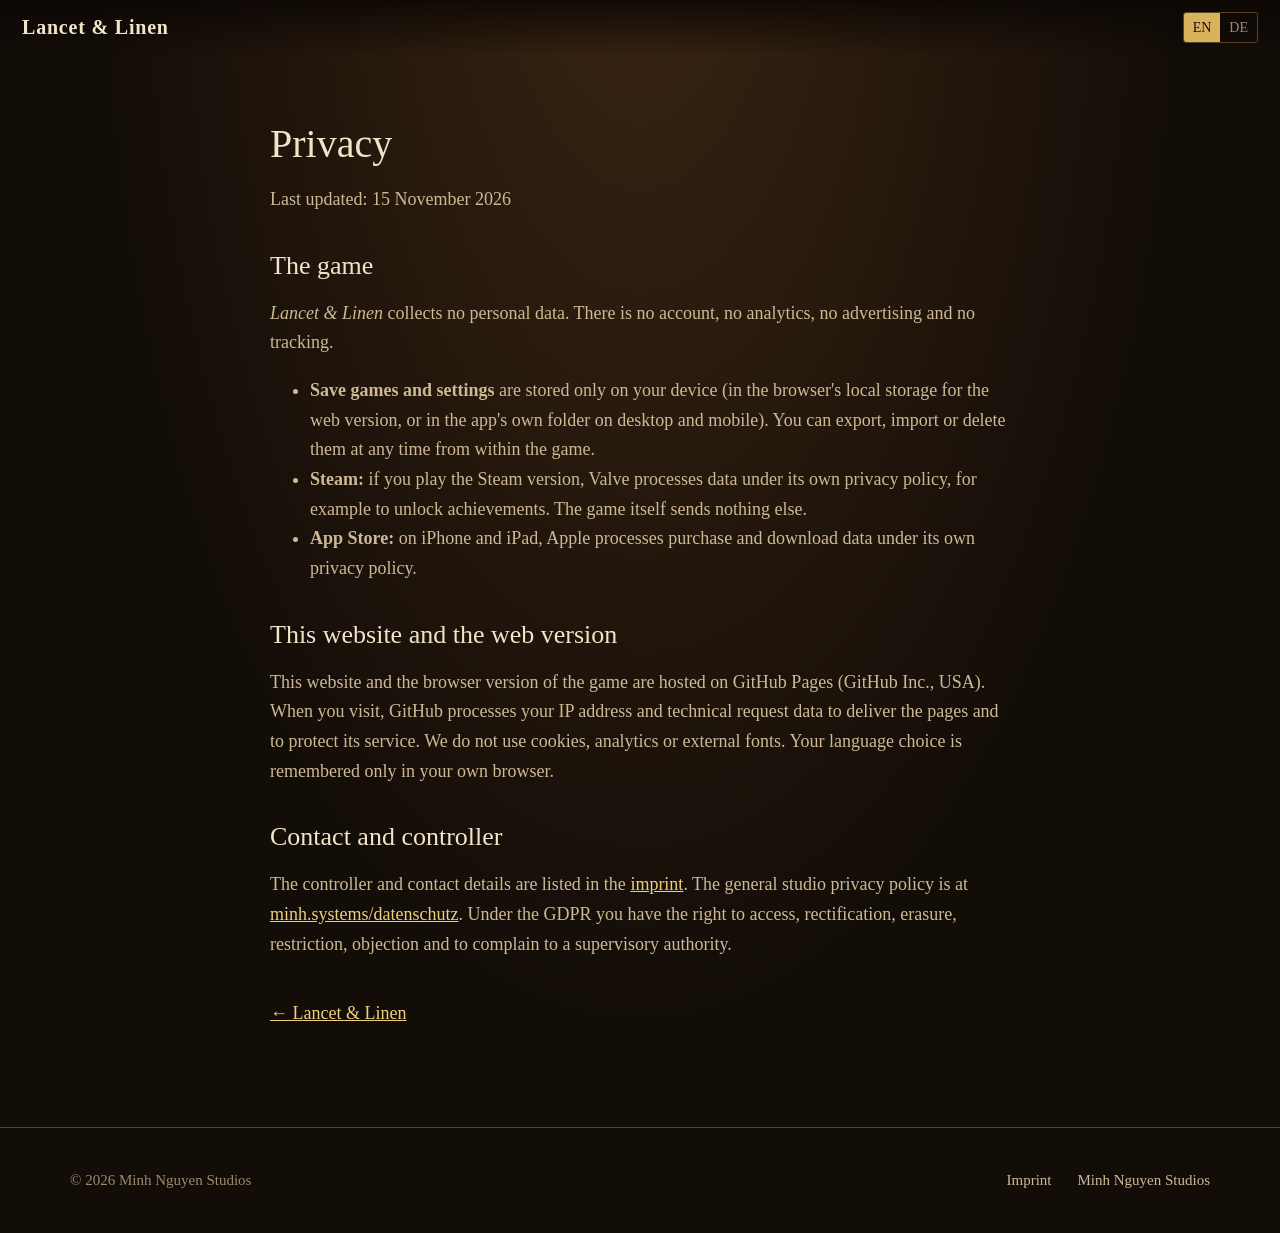
==== privacy.html @ 542e6963 "Lancet & Linen website: bilingual landing page, privacy, screenshots" ====
<!doctype html>
<html lang="en">
<head>
<meta charset="utf-8">
<meta name="viewport" content="width=device-width,initial-scale=1">
<title>Privacy — Lancet &amp; Linen</title>
<meta name="description" content="Privacy policy for the game Lancet & Linen and this website.">
<meta name="theme-color" content="#130d08">
<link rel="icon" href="favicon.png">
<link rel="stylesheet" href="style.css">
<script>(function(){var q=new URLSearchParams(location.search).get('lang');var s=null;try{s=localStorage.getItem('ll-lang')}catch(e){}var l=q||s||((navigator.language||'en').slice(0,2)==='de'?'de':'en');document.documentElement.lang=l==='de'?'de':'en';})();</script>
</head>
<body>
<nav class="nav solid" id="nav">
  <a class="brand" href="./">Lancet &amp; Linen</a>
  <div class="lang" role="group" aria-label="Language"><button type="button" data-set="en">EN</button><button type="button" data-set="de">DE</button></div>
</nav>

<main class="doc">
<div data-l="en">
  <h1>Privacy</h1>
  <p>Last updated: 15 November 2026</p>
  <h2>The game</h2>
  <p><em>Lancet &amp; Linen</em> collects no personal data. There is no account, no analytics, no advertising and no tracking.</p>
  <ul>
    <li><strong>Save games and settings</strong> are stored only on your device (in the browser's local storage for the web version, or in the app's own folder on desktop and mobile). You can export, import or delete them at any time from within the game.</li>
    <li><strong>Steam:</strong> if you play the Steam version, Valve processes data under its own privacy policy, for example to unlock achievements. The game itself sends nothing else.</li>
    <li><strong>App Store:</strong> on iPhone and iPad, Apple processes purchase and download data under its own privacy policy.</li>
  </ul>
  <h2>This website and the web version</h2>
  <p>This website and the browser version of the game are hosted on GitHub Pages (GitHub Inc., USA). When you visit, GitHub processes your IP address and technical request data to deliver the pages and to protect its service. We do not use cookies, analytics or external fonts. Your language choice is remembered only in your own browser.</p>
  <h2>Contact and controller</h2>
  <p>The controller and contact details are listed in the <a href="https://minh.systems/impressum/">imprint</a>. The general studio privacy policy is at <a href="https://minh.systems/datenschutz/">minh.systems/datenschutz</a>. Under the GDPR you have the right to access, rectification, erasure, restriction, objection and to complain to a supervisory authority.</p>
</div>

<div data-l="de">
  <h1>Datenschutz</h1>
  <p>Stand: 15. November 2026</p>
  <h2>Das Spiel</h2>
  <p><em>Lanzett &amp; Leinen</em> erhebt keine personenbezogenen Daten. Es gibt kein Konto, keine Analyse, keine Werbung und kein Tracking.</p>
  <ul>
    <li><strong>Spielstände und Einstellungen</strong> werden nur auf deinem Gerät gespeichert (im lokalen Speicher des Browsers bei der Web-Version, sonst im eigenen Ordner der App). Du kannst sie im Spiel jederzeit exportieren, importieren oder löschen.</li>
    <li><strong>Steam:</strong> Spielst du die Steam-Version, verarbeitet Valve Daten nach seiner eigenen Datenschutzerklärung, etwa für Errungenschaften. Das Spiel selbst sendet nichts weiter.</li>
    <li><strong>App Store:</strong> Auf iPhone und iPad verarbeitet Apple Kauf- und Downloaddaten nach seiner eigenen Datenschutzerklärung.</li>
  </ul>
  <h2>Diese Website und die Web-Version</h2>
  <p>Diese Website und die Browser-Version des Spiels werden über GitHub Pages (GitHub Inc., USA) bereitgestellt. Beim Aufruf verarbeitet GitHub deine IP-Adresse und technische Verbindungsdaten, um die Seiten auszuliefern und den Dienst zu schützen (Art. 6 Abs. 1 lit. f DSGVO). Wir setzen keine Cookies, keine Analysewerkzeuge und keine externen Schriften ein. Deine Sprachwahl wird nur in deinem eigenen Browser gespeichert.</p>
  <h2>Verantwortlicher und Kontakt</h2>
  <p>Verantwortlicher und Kontaktdaten stehen im <a href="https://minh.systems/impressum/">Impressum</a>. Die allgemeine Datenschutzerklärung des Studios findest du unter <a href="https://minh.systems/datenschutz/">minh.systems/datenschutz</a>. Du hast nach der DSGVO das Recht auf Auskunft, Berichtigung, Löschung, Einschränkung, Widerspruch und Beschwerde bei einer Aufsichtsbehörde.</p>
</div>
<p style="margin-top:40px"><a href="./">← Lancet &amp; Linen</a></p>
</main>

<footer>
  <div class="wrap">
    <span class="sp">© 2026 Minh Nguyen Studios</span>
    <a href="https://minh.systems/impressum/"><span data-l="en">Imprint</span><span data-l="de">Impressum</span></a>
    <a href="https://minh.systems/">Minh Nguyen Studios</a>
  </div>
</footer>
<script src="site.js"></script>
</body>
</html>
---- style.css ----
:root{
  --ink:#f1e4c8; --ink-soft:#cdb995; --ink-dim:#9c8a6c;
  --bg:#130d08; --bg2:#1d140c; --panel:#2a1d12; --line:#5a4024;
  --gold:#d9b25c; --gold-hi:#f0cf7c; --blood:#8e2b22; --sea:#a8c0c4;
  --serif:"Iowan Old Style","Palatino Linotype",Palatino,"Book Antiqua",Georgia,serif;
  --display:"Iowan Old Style",Palatino,"Palatino Linotype",Georgia,serif;
}
*{box-sizing:border-box}
html{scroll-behavior:smooth}
body{margin:0;background:var(--bg);color:var(--ink);font:18px/1.65 var(--serif);
  background-image:radial-gradient(ellipse at 50% -10%,#3a2512 0,transparent 60%);}
img{max-width:100%;height:auto;display:block}
a{color:var(--gold-hi)}
a:hover{color:#fff}
.wrap{max-width:1180px;margin:0 auto;padding:0 20px}

/* language */
html[lang="de"] [data-l="en"], html[lang="en"] [data-l="de"]{display:none!important}

/* nav */
.nav{position:fixed;inset:0 0 auto;z-index:20;display:flex;align-items:center;gap:22px;
  padding:12px 22px;background:linear-gradient(#0d0805e6,#0d080500);transition:background .3s}
.nav.solid{background:#0d0805f2;box-shadow:0 1px 0 var(--line)}
.nav .brand{font:600 20px var(--display);color:var(--ink);text-decoration:none;letter-spacing:.04em;margin-right:auto}
.nav a.l{color:var(--ink-soft);text-decoration:none;font-size:16px}
.nav a.l:hover{color:var(--gold-hi)}
.lang{display:flex;border:1px solid var(--line);border-radius:3px;overflow:hidden}
.lang button{all:unset;cursor:pointer;padding:3px 9px;font-size:14px;color:var(--ink-dim)}
.lang button[aria-pressed="true"]{background:var(--gold);color:#1a1009}
@media(max-width:760px){.nav a.l{display:none}}

/* hero */
.hero{position:relative;min-height:100vh;min-height:100svh;display:flex;align-items:center;overflow:hidden}
.hero .bg{position:absolute;inset:0;background:url(img/hero.webp) 85% 30%/cover no-repeat;transform:scale(1.04);animation:drift 30s ease-in-out infinite alternate}
.hero:after{content:"";position:absolute;inset:0;background:
  linear-gradient(90deg,#0d0805 0,#0d0805e6 38%,#0d080566 66%,#0d080520),
  linear-gradient(0deg,var(--bg) 0,transparent 30%)}
@keyframes drift{to{transform:scale(1.1) translateX(-1.5%)}}
@media(prefers-reduced-motion:reduce){.hero .bg{animation:none}}
.hero .inner{position:relative;z-index:2;max-width:620px;padding:110px 0 70px}
.hero .logo{width:min(520px,100%);margin:0 0 6px -14px;filter:drop-shadow(0 6px 24px #000)}
.tag{font:italic 24px/1.4 var(--display);color:var(--ink-soft);margin:0 0 26px}
.cta{display:flex;flex-wrap:wrap;gap:14px;align-items:center}
.btn{display:inline-block;padding:14px 26px;border:1px solid var(--gold);color:#1a1009;background:linear-gradient(#f0cf7c,#c99a3e);
  text-decoration:none;font:600 18px var(--display);letter-spacing:.03em;border-radius:3px;box-shadow:0 4px 20px #0008,inset 0 1px #fff6}
.btn:hover{color:#000;filter:brightness(1.08)}
.btn.ghost{background:transparent;color:var(--gold-hi);box-shadow:none}
.btn.ghost:hover{background:#d9b25c22;color:#fff}
.plat{margin-top:22px;color:var(--ink-dim);font-size:15px;letter-spacing:.06em;text-transform:uppercase}
.plat b{color:var(--ink-soft);font-weight:600}

/* sections */
section{padding:90px 0}
.kicker{font-size:14px;letter-spacing:.22em;text-transform:uppercase;color:var(--gold);margin:0 0 10px}
h2{font:500 clamp(30px,4.4vw,48px)/1.15 var(--display);margin:0 0 20px;color:var(--ink)}
h3{font:600 22px/1.3 var(--display);margin:0 0 8px;color:var(--gold-hi)}
.lead{font-size:21px;color:var(--ink-soft);max-width:760px}
.rule{height:1px;border:0;background:linear-gradient(90deg,transparent,var(--line),transparent);margin:0}

.quote{position:relative;padding:80px 0;text-align:center;background:linear-gradient(#130d08,#1d140c 50%,#130d08)}
.quote p{font:italic clamp(22px,3vw,32px)/1.45 var(--display);max-width:860px;margin:0 auto;color:var(--ink)}
.quote cite{display:block;margin-top:16px;font-style:normal;color:var(--ink-dim);font-size:15px;letter-spacing:.1em;text-transform:uppercase}

/* feature rows */
.row{display:grid;grid-template-columns:1.25fr 1fr;gap:56px;align-items:center;margin:70px 0}
.row.flip{grid-template-columns:1fr 1.25fr}
.row.flip .shot{order:2}
.shot{border:1px solid var(--line);border-radius:4px;overflow:hidden;box-shadow:0 20px 60px #000c,0 0 0 6px #1d140c;cursor:zoom-in;background:#000}
.shot img{transition:transform .6s}
.shot:hover img{transform:scale(1.025)}
@media(max-width:860px){.row,.row.flip{grid-template-columns:1fr;gap:24px;margin:50px 0}.row.flip .shot{order:0}}

/* pillars */
.pillars{display:grid;grid-template-columns:repeat(auto-fit,minmax(240px,1fr));gap:22px;margin-top:40px}
.pillar{background:linear-gradient(#2a1d12,#20160d);border:1px solid var(--line);padding:26px;border-radius:4px;position:relative}
.pillar:before{content:"";position:absolute;inset:5px;border:1px solid #d9b25c22;pointer-events:none}
.pillar .ic{font-size:28px;color:var(--gold);margin-bottom:6px}
.pillar p{margin:0;color:var(--ink-soft);font-size:17px}

/* origins */
.origins{display:grid;grid-template-columns:repeat(6,1fr);gap:16px;margin-top:36px}
.origin{text-align:center}
.origin img{border:3px solid #6d4c26;outline:1px solid #000;box-shadow:0 8px 24px #000a;aspect-ratio:1;object-fit:cover;width:100%;filter:sepia(.15)}
.origin span{display:block;margin-top:10px;font-size:15px;color:var(--ink-soft);line-height:1.3}
@media(max-width:860px){.origins{grid-template-columns:repeat(3,1fr)}}

/* map band */
.band{position:relative;padding:120px 0;background:url(img/map_bg_expanded.webp) center/cover}
.band:before{content:"";position:absolute;inset:0;background:linear-gradient(90deg,#130d08f2 0,#130d08cc 45%,#130d0866)}
.band .wrap{position:relative}
.band ul{list-style:none;padding:0;margin:20px 0 0;columns:2;max-width:520px;color:var(--ink-soft)}
.band li:before{content:"✦ ";color:var(--gold)}

/* gallery */
.gallery{display:grid;grid-template-columns:repeat(4,1fr);gap:12px;margin-top:34px}
.gallery .shot{box-shadow:0 10px 30px #000a}
@media(max-width:860px){.gallery{grid-template-columns:repeat(2,1fr)}}

/* history note */
.note{border-left:3px solid var(--gold);padding:6px 0 6px 22px;color:var(--ink-soft);max-width:820px;font-size:17px}

/* final cta */
.final{text-align:center;padding:110px 0;background:radial-gradient(ellipse at center,#3a2512 0,var(--bg) 70%)}
.final .cta{justify-content:center;margin-top:26px}
.final img{width:min(220px,50%);margin:0 auto 26px;box-shadow:0 20px 50px #000;border:1px solid var(--line)}

footer{padding:40px 0;border-top:1px solid var(--line);color:var(--ink-dim);font-size:15px}
footer .wrap{display:flex;flex-wrap:wrap;gap:12px 26px;align-items:center}
footer a{color:var(--ink-soft);text-decoration:none}
footer a:hover{color:var(--gold-hi)}
footer .sp{margin-right:auto}

/* lightbox */
.lb{position:fixed;inset:0;background:#000e;z-index:50;display:none;align-items:center;justify-content:center;padding:20px;cursor:zoom-out}
.lb.open{display:flex}
.lb img{max-height:92vh;border:1px solid var(--line)}

/* reveal */
.rv{opacity:0;transform:translateY(24px);transition:opacity .8s,transform .8s}
.rv.in{opacity:1;transform:none}
@media(prefers-reduced-motion:reduce){.rv{opacity:1;transform:none}}

/* legal pages */
.doc{max-width:780px;margin:0 auto;padding:120px 20px 80px}
.doc h1{font:500 40px var(--display);margin:0 0 10px}
.doc h2{font-size:26px;margin:36px 0 10px}
.doc p,.doc li{color:var(--ink-soft)}
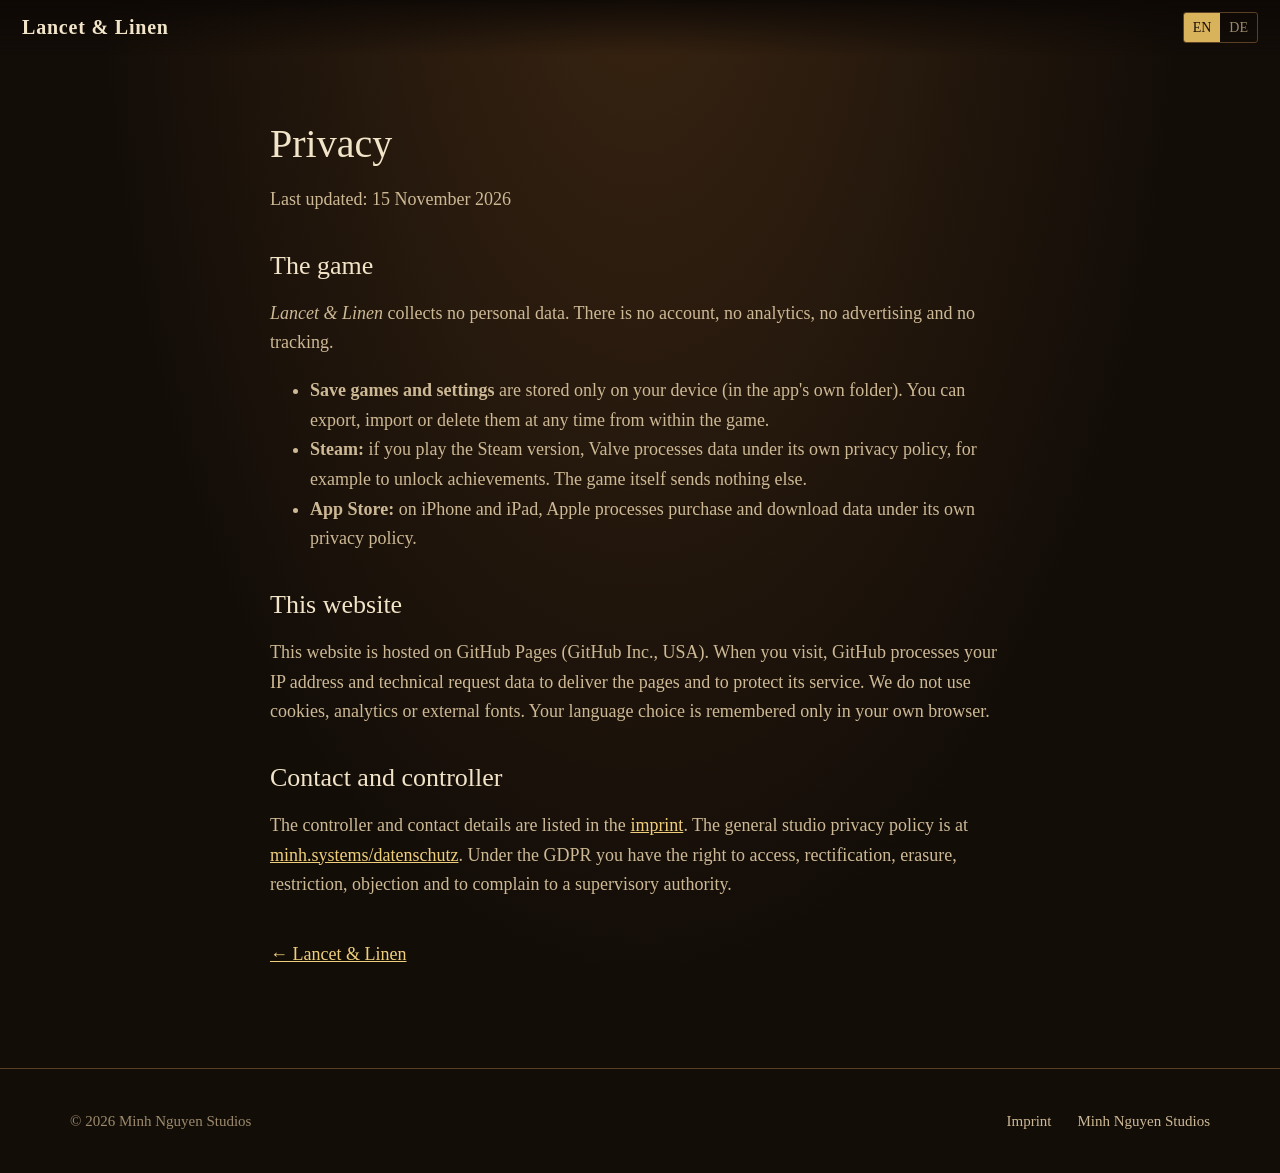
==== commit 1e68bf92: "Remove browser play links; Steam and iOS only" ====
--- a/privacy.html
+++ b/privacy.html
@@ -23,12 +23,12 @@
   <h2>The game</h2>
   <p><em>Lancet &amp; Linen</em> collects no personal data. There is no account, no analytics, no advertising and no tracking.</p>
   <ul>
-    <li><strong>Save games and settings</strong> are stored only on your device (in the browser's local storage for the web version, or in the app's own folder on desktop and mobile). You can export, import or delete them at any time from within the game.</li>
+    <li><strong>Save games and settings</strong> are stored only on your device (in the app's own folder). You can export, import or delete them at any time from within the game.</li>
     <li><strong>Steam:</strong> if you play the Steam version, Valve processes data under its own privacy policy, for example to unlock achievements. The game itself sends nothing else.</li>
     <li><strong>App Store:</strong> on iPhone and iPad, Apple processes purchase and download data under its own privacy policy.</li>
   </ul>
-  <h2>This website and the web version</h2>
-  <p>This website and the browser version of the game are hosted on GitHub Pages (GitHub Inc., USA). When you visit, GitHub processes your IP address and technical request data to deliver the pages and to protect its service. We do not use cookies, analytics or external fonts. Your language choice is remembered only in your own browser.</p>
+  <h2>This website</h2>
+  <p>This website is hosted on GitHub Pages (GitHub Inc., USA). When you visit, GitHub processes your IP address and technical request data to deliver the pages and to protect its service. We do not use cookies, analytics or external fonts. Your language choice is remembered only in your own browser.</p>
   <h2>Contact and controller</h2>
   <p>The controller and contact details are listed in the <a href="https://minh.systems/impressum/">imprint</a>. The general studio privacy policy is at <a href="https://minh.systems/datenschutz/">minh.systems/datenschutz</a>. Under the GDPR you have the right to access, rectification, erasure, restriction, objection and to complain to a supervisory authority.</p>
 </div>
@@ -39,12 +39,12 @@
   <h2>Das Spiel</h2>
   <p><em>Lanzett &amp; Leinen</em> erhebt keine personenbezogenen Daten. Es gibt kein Konto, keine Analyse, keine Werbung und kein Tracking.</p>
   <ul>
-    <li><strong>Spielstände und Einstellungen</strong> werden nur auf deinem Gerät gespeichert (im lokalen Speicher des Browsers bei der Web-Version, sonst im eigenen Ordner der App). Du kannst sie im Spiel jederzeit exportieren, importieren oder löschen.</li>
+    <li><strong>Spielstände und Einstellungen</strong> werden nur auf deinem Gerät gespeichert (im eigenen Ordner der App). Du kannst sie im Spiel jederzeit exportieren, importieren oder löschen.</li>
     <li><strong>Steam:</strong> Spielst du die Steam-Version, verarbeitet Valve Daten nach seiner eigenen Datenschutzerklärung, etwa für Errungenschaften. Das Spiel selbst sendet nichts weiter.</li>
     <li><strong>App Store:</strong> Auf iPhone und iPad verarbeitet Apple Kauf- und Downloaddaten nach seiner eigenen Datenschutzerklärung.</li>
   </ul>
-  <h2>Diese Website und die Web-Version</h2>
-  <p>Diese Website und die Browser-Version des Spiels werden über GitHub Pages (GitHub Inc., USA) bereitgestellt. Beim Aufruf verarbeitet GitHub deine IP-Adresse und technische Verbindungsdaten, um die Seiten auszuliefern und den Dienst zu schützen (Art. 6 Abs. 1 lit. f DSGVO). Wir setzen keine Cookies, keine Analysewerkzeuge und keine externen Schriften ein. Deine Sprachwahl wird nur in deinem eigenen Browser gespeichert.</p>
+  <h2>Diese Website</h2>
+  <p>Diese Website wird über GitHub Pages (GitHub Inc., USA) bereitgestellt. Beim Aufruf verarbeitet GitHub deine IP-Adresse und technische Verbindungsdaten, um die Seiten auszuliefern und den Dienst zu schützen (Art. 6 Abs. 1 lit. f DSGVO). Wir setzen keine Cookies, keine Analysewerkzeuge und keine externen Schriften ein. Deine Sprachwahl wird nur in deinem eigenen Browser gespeichert.</p>
   <h2>Verantwortlicher und Kontakt</h2>
   <p>Verantwortlicher und Kontaktdaten stehen im <a href="https://minh.systems/impressum/">Impressum</a>. Die allgemeine Datenschutzerklärung des Studios findest du unter <a href="https://minh.systems/datenschutz/">minh.systems/datenschutz</a>. Du hast nach der DSGVO das Recht auf Auskunft, Berichtigung, Löschung, Einschränkung, Widerspruch und Beschwerde bei einer Aufsichtsbehörde.</p>
 </div>
